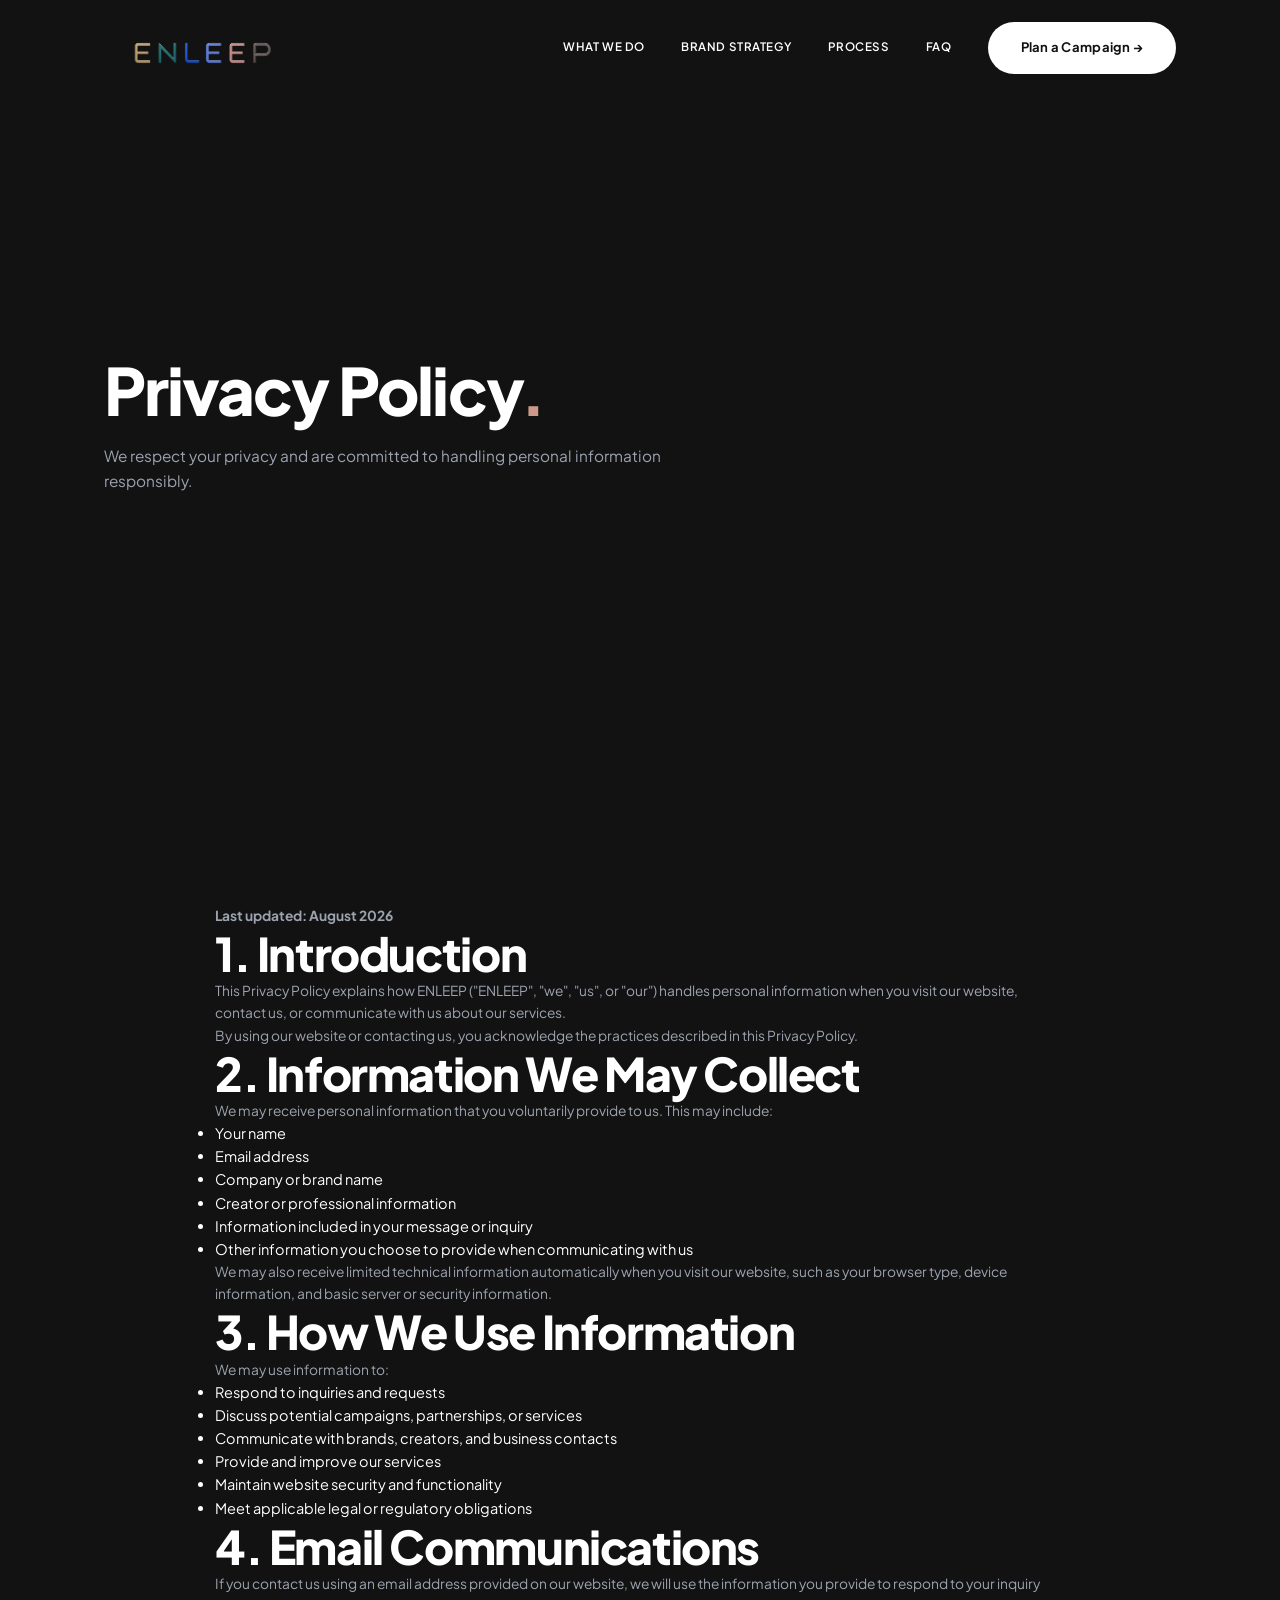
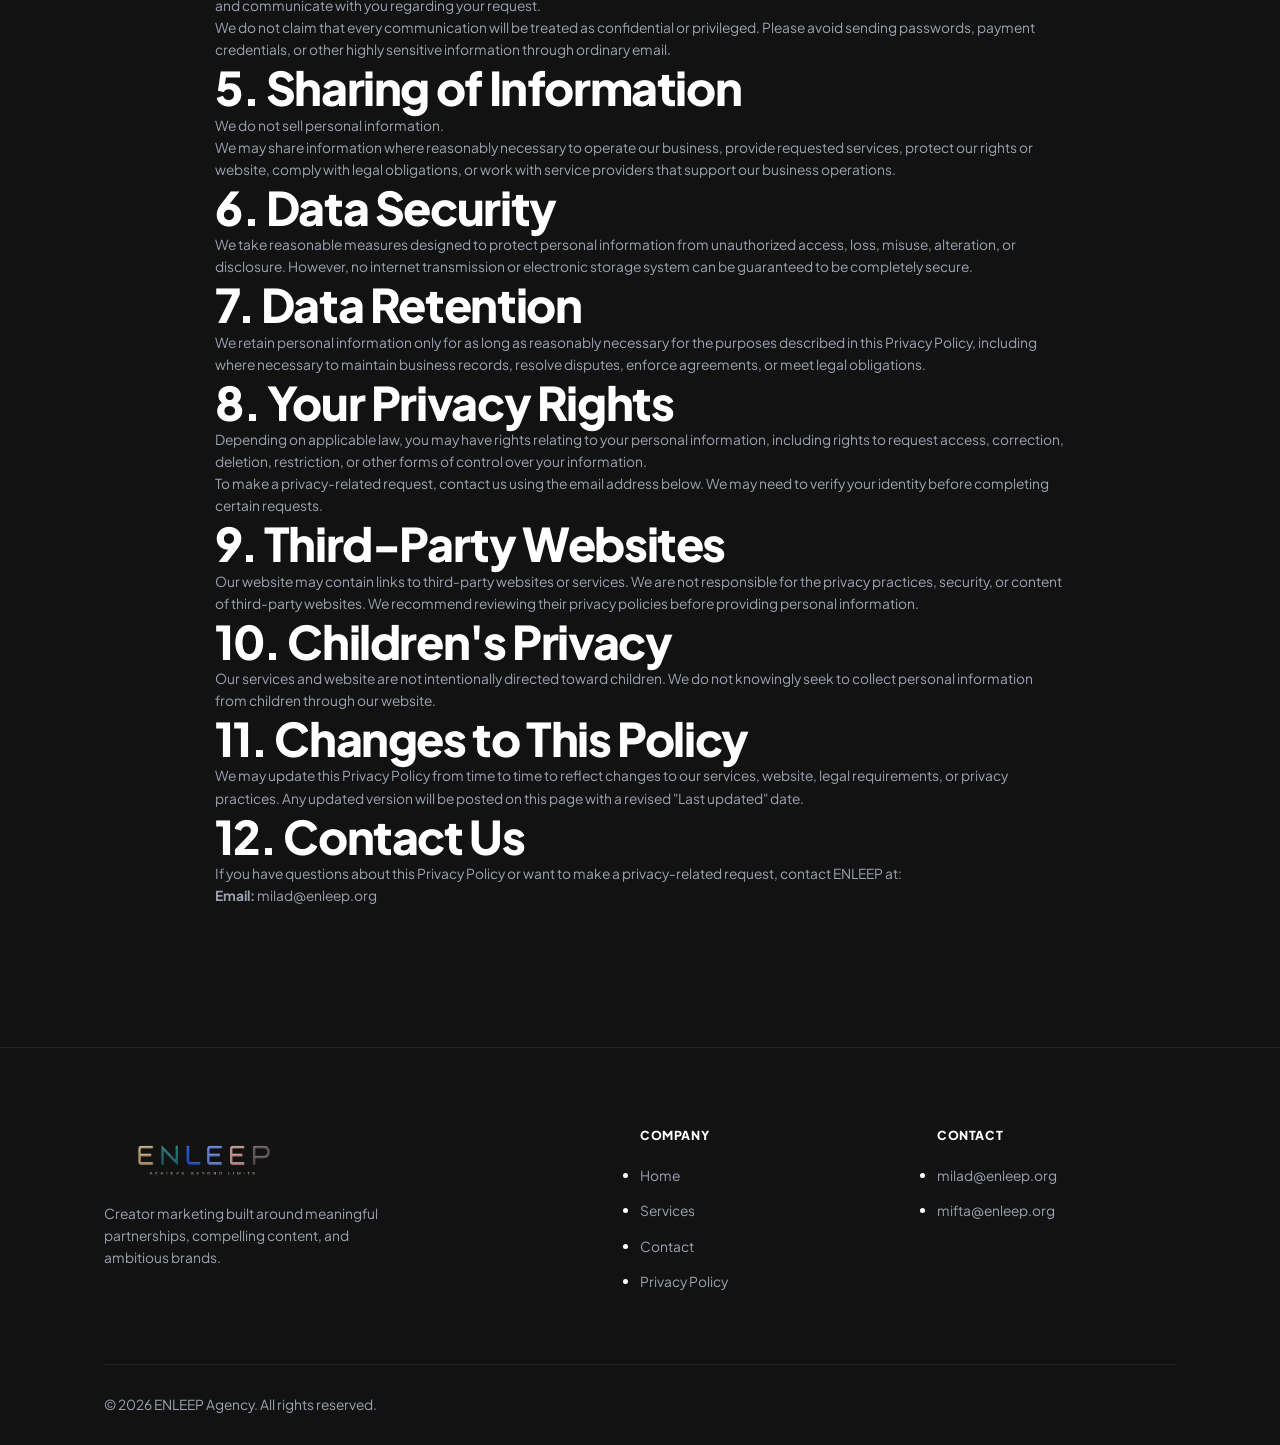
==== privacy.html @ 21f70196 "create privacy policy page" ====
<!DOCTYPE html>
<html lang="en">
<head>
    <meta charset="UTF-8">
    <meta name="viewport" content="width=device-width, initial-scale=1.0">

    <title>Privacy Policy | ENLEEP</title>

    <meta name="description" content="Read the ENLEEP Privacy Policy to understand how we collect, use, protect and handle personal information.">

    <meta name="robots" content="index, follow">

    <link rel="canonical" href="https://enleep.com/privacy.html">

    <link rel="icon" type="image/png" href="favicon.png">

    <link rel="preconnect" href="https://fonts.googleapis.com">
    <link rel="preconnect" href="https://fonts.gstatic.com" crossorigin>
    <link href="https://fonts.googleapis.com/css2?family=Plus+Jakarta+Sans:wght@300;400;500;600;700;800&display=swap" rel="stylesheet">

    <link rel="stylesheet" href="style.css">
</head>

<body>

    <header id="navbar">
        <div class="container nav-inner">
            <a href="index.html" class="logo" aria-label="Go to ENLEEP homepage">
                <img src="assets/logo-header.png" alt="ENLEEP Logo">
            </a>

            <nav class="nav-links">
                <a href="index.html#work" class="nav-item">What We Do</a>
                <a href="index.html#branding" class="nav-item">Brand Strategy</a>
                <a href="index.html#process" class="nav-item">Process</a>
                <a href="index.html#faq" class="nav-item">FAQ</a>
                <a href="index.html#contact" class="btn btn-primary">Plan a Campaign &rarr;</a>
            </nav>
        </div>
    </header>

    <main>

        <section class="hero">
            <div class="container">
                <div class="hero-content">
                    <h1>Privacy Policy<span class="text-accent-gradient">.</span></h1>
                    <p>
                        We respect your privacy and are committed to handling personal information responsibly.
                    </p>
                </div>
            </div>
        </section>

        <section>
            <div class="container">
                <div style="max-width: 850px; margin: 0 auto;">

                    <p><strong>Last updated: August 2026</strong></p>

                    <h2>1. Introduction</h2>

                    <p>
                        This Privacy Policy explains how ENLEEP ("ENLEEP", "we", "us", or "our")
                        handles personal information when you visit our website, contact us,
                        or communicate with us about our services.
                    </p>

                    <p>
                        By using our website or contacting us, you acknowledge the practices
                        described in this Privacy Policy.
                    </p>

                    <h2>2. Information We May Collect</h2>

                    <p>
                        We may receive personal information that you voluntarily provide to us.
                        This may include:
                    </p>

                    <ul>
                        <li>Your name</li>
                        <li>Email address</li>
                        <li>Company or brand name</li>
                        <li>Creator or professional information</li>
                        <li>Information included in your message or inquiry</li>
                        <li>Other information you choose to provide when communicating with us</li>
                    </ul>

                    <p>
                        We may also receive limited technical information automatically when
                        you visit our website, such as your browser type, device information,
                        and basic server or security information.
                    </p>

                    <h2>3. How We Use Information</h2>

                    <p>We may use information to:</p>

                    <ul>
                        <li>Respond to inquiries and requests</li>
                        <li>Discuss potential campaigns, partnerships, or services</li>
                        <li>Communicate with brands, creators, and business contacts</li>
                        <li>Provide and improve our services</li>
                        <li>Maintain website security and functionality</li>
                        <li>Meet applicable legal or regulatory obligations</li>
                    </ul>

                    <h2>4. Email Communications</h2>

                    <p>
                        If you contact us using an email address provided on our website,
                        we will use the information you provide to respond to your inquiry
                        and communicate with you regarding your request.
                    </p>

                    <p>
                        We do not claim that every communication will be treated as confidential
                        or privileged. Please avoid sending passwords, payment credentials,
                        or other highly sensitive information through ordinary email.
                    </p>

                    <h2>5. Sharing of Information</h2>

                    <p>
                        We do not sell personal information.
                    </p>

                    <p>
                        We may share information where reasonably necessary to operate our
                        business, provide requested services, protect our rights or website,
                        comply with legal obligations, or work with service providers that
                        support our business operations.
                    </p>

                    <h2>6. Data Security</h2>

                    <p>
                        We take reasonable measures designed to protect personal information
                        from unauthorized access, loss, misuse, alteration, or disclosure.
                        However, no internet transmission or electronic storage system can
                        be guaranteed to be completely secure.
                    </p>

                    <h2>7. Data Retention</h2>

                    <p>
                        We retain personal information only for as long as reasonably necessary
                        for the purposes described in this Privacy Policy, including where
                        necessary to maintain business records, resolve disputes, enforce
                        agreements, or meet legal obligations.
                    </p>

                    <h2>8. Your Privacy Rights</h2>

                    <p>
                        Depending on applicable law, you may have rights relating to your
                        personal information, including rights to request access, correction,
                        deletion, restriction, or other forms of control over your information.
                    </p>

                    <p>
                        To make a privacy-related request, contact us using the email address
                        below. We may need to verify your identity before completing certain
                        requests.
                    </p>

                    <h2>9. Third-Party Websites</h2>

                    <p>
                        Our website may contain links to third-party websites or services.
                        We are not responsible for the privacy practices, security, or content
                        of third-party websites. We recommend reviewing their privacy policies
                        before providing personal information.
                    </p>

                    <h2>10. Children's Privacy</h2>

                    <p>
                        Our services and website are not intentionally directed toward children.
                        We do not knowingly seek to collect personal information from children
                        through our website.
                    </p>

                    <h2>11. Changes to This Policy</h2>

                    <p>
                        We may update this Privacy Policy from time to time to reflect changes
                        to our services, website, legal requirements, or privacy practices.
                        Any updated version will be posted on this page with a revised
                        "Last updated" date.
                    </p>

                    <h2>12. Contact Us</h2>

                    <p>
                        If you have questions about this Privacy Policy or want to make a
                        privacy-related request, contact ENLEEP at:
                    </p>

                    <p>
                        <strong>Email:</strong>
                        <a href="mailto:milad@enleep.org">milad@enleep.org</a>
                    </p>

                </div>
            </div>
        </section>

    </main>

    <footer>
        <div class="container">
            <div class="footer-grid">

                <div>
                    <a href="index.html" aria-label="Go to ENLEEP homepage">
                        <img src="assets/logo-footer.png" alt="ENLEEP Logo" class="footer-logo">
                    </a>

                    <p class="footer-desc">
                        Creator marketing built around meaningful partnerships,
                        compelling content, and ambitious brands.
                    </p>
                </div>

                <div class="footer-links">
                    <h4>Company</h4>
                    <ul>
                        <li><a href="index.html">Home</a></li>
                        <li><a href="index.html#work">Services</a></li>
                        <li><a href="index.html#contact">Contact</a></li>
                        <li><a href="privacy.html">Privacy Policy</a></li>
                    </ul>
                </div>

                <div class="footer-links">
                    <h4>Contact</h4>
                    <ul>
                        <li><a href="mailto:milad@enleep.org">milad@enleep.org</a></li>
                        <li><a href="mailto:mifta@enleep.org">mifta@enleep.org</a></li>
                    </ul>
                </div>

            </div>

            <div class="footer-bottom">
                <p>&copy; 2026 ENLEEP Agency. All rights reserved.</p>
            </div>
        </div>
    </footer>

</body>
</html>
---- style.css ----
/* ==========================================
    AGENCY DESIGN SYSTEM & VARIABLES
    ========================================== */
:root {
    /* Backgrounds */
    --color-bg-main: #121212;
    --color-bg-secondary: #1A1A1A;
    --color-bg-deep: #0A0A0A;
    --color-bg-navy: #060B19;

    /* Brand Colors */
    --color-brand-gold: #C6A675;
    --color-brand-teal: #267A78;
    --color-brand-blue: #184DB3;
    --color-brand-periwinkle: #6479D1;
    --color-brand-rose: #D09492;
    --color-brand-taupe: #867D7A;

    /* Typography */
    --color-text-primary: #FFFFFF;
    --color-text-muted: #9CA3AF;
    --font-main: 'Plus Jakarta Sans', sans-serif;
    
    /* Utilities */
    --transition-fast: all 0.3s cubic-bezier(0.25, 1, 0.5, 1);
    --transition-smooth: all 0.6s cubic-bezier(0.16, 1, 0.3, 1);
    --border-light: rgba(255, 255, 255, 0.08);
    --radius-lg: 24px;
}

/* Reset & Base Setup */
* { margin: 0; padding: 0; box-sizing: border-box; }
html { scroll-behavior: smooth; font-size: 14.5px; } 

body {
    font-family: var(--font-main);
    background-color: var(--color-bg-main);
    color: var(--color-text-primary);
    line-height: 1.6;
    -webkit-font-smoothing: antialiased;
    -moz-osx-font-smoothing: grayscale;
    overflow-x: hidden;
}

/* Accessibility: Visible Focus States */
*:focus-visible {
    outline: 2px solid var(--color-brand-gold);
    outline-offset: 4px;
}

/* Ambient Orbs */
.ambient-orb {
    position: fixed;
    border-radius: 50%;
    filter: blur(120px);
    opacity: 0.22;
    z-index: -1;
    pointer-events: none;
}
.orb-1 { top: -15%; left: -10%; width: 45vw; height: 45vw; background: var(--color-brand-teal); }
.orb-2 { bottom: 5%; right: -5%; width: 40vw; height: 40vw; background: var(--color-brand-rose); }
.orb-3 { top: 35%; left: 50%; width: 35vw; height: 35vw; background: var(--color-brand-periwinkle); opacity: 0.15; transform: translate(-50%, -50%); }
.orb-4 { bottom: -10%; left: 10%; width: 30vw; height: 30vw; background: var(--color-brand-gold); opacity: 0.12; }

/* Typography */
h1, h2, h3, h4 { font-weight: 800; letter-spacing: -0.03em; line-height: 1.15; color: var(--color-text-primary); }
h1 { font-size: clamp(2.8rem, 6vw, 4.5rem); } 
h2 { font-size: clamp(2rem, 4vw, 3.2rem); } 
h3 { font-size: clamp(1.2rem, 2vw, 1.5rem); } 
h4 { font-size: 1.05rem; }
p { font-size: 0.95rem; font-weight: 400; color: var(--color-text-muted); }

.text-accent-gradient {
    background: linear-gradient(135deg, var(--color-brand-gold), var(--color-brand-rose));
    -webkit-background-clip: text; -webkit-text-fill-color: transparent;
}
.dot-teal { color: var(--color-brand-teal); }
.dot-gold { color: var(--color-brand-gold); }

/* Layout */
.container { width: 100%; max-width: 1200px; margin: 0 auto; padding: 0 5%; }
section { padding: 140px 0; position: relative; }
a { text-decoration: none; color: inherit; transition: var(--transition-fast); }

/* Buttons */
.btn-wrap { display: flex; gap: 1.2rem; flex-wrap: wrap; margin-top: 2.5rem; }
.btn {
    display: inline-flex; align-items: center; justify-content: center;
    padding: 1rem 2.2rem; font-weight: 700; font-size: 0.9rem; letter-spacing: 0.02em;
    border-radius: 100px; cursor: pointer; transition: var(--transition-smooth);
    text-align: center; border: 1px solid transparent;
}
.btn-primary { background-color: var(--color-text-primary); color: var(--color-bg-main); }
.btn-primary:hover { transform: translateY(-3px); box-shadow: 0 10px 20px rgba(255,255,255,0.15); background-color: var(--color-brand-gold); color: #fff; }

.btn-outline { background-color: transparent; color: var(--color-text-primary); border-color: var(--border-light); backdrop-filter: blur(10px); }
.btn-outline:hover { border-color: var(--color-brand-teal); color: var(--color-brand-teal); background-color: rgba(38,122,120,0.05); transform: translateY(-3px); }

.btn-subtle { background-color: transparent; color: var(--color-text-primary); opacity: 0.7; padding: 1rem 1.5rem; }
.btn-subtle:hover { opacity: 1; transform: translateY(-3px); background-color: rgba(255,255,255,0.03); border-radius: 100px; }

/* Scroll Animations */
.fade-up { opacity: 0; transform: translateY(30px); transition: var(--transition-smooth); }
.fade-up.in-view { opacity: 1; transform: translateY(0); }
.delay-1 { transition-delay: 0.1s; }
.delay-2 { transition-delay: 0.2s; }
.delay-3 { transition-delay: 0.3s; }

/* ==========================================
    HEADER & NAVIGATION
    ========================================== */
header { position: fixed; top: 0; width: 100%; z-index: 100; padding: 1.5rem 0; transition: var(--transition-smooth); }
header.scrolled { padding: 1rem 0; background: rgba(18,18,18,0.9); backdrop-filter: blur(20px); border-bottom: 1px solid var(--border-light); }
.nav-inner { display: flex; justify-content: space-between; align-items: center; }

/* LOGO SIZING (UPDATED) */
.logo img { width: 200px; height: auto; transition: var(--transition-fast); display: block; }
.logo:hover img { opacity: 0.7; }

.nav-links { display: flex; gap: 2.5rem; align-items: center; }
.nav-links a.nav-item { font-size: 0.8rem; font-weight: 600; text-transform: uppercase; letter-spacing: 0.05em; color: var(--color-text-primary); position: relative; }
.nav-links a.nav-item::after { content: ''; position: absolute; bottom: -4px; left: 0; width: 0; height: 1px; background: var(--color-brand-gold); transition: var(--transition-smooth); }
.nav-links a.nav-item:hover::after { width: 100%; }

.nav-cta { padding: 0.75rem 1.5rem; font-size: 0.8rem; }
.menu-btn { display: none; background: none; border: none; color: #fff; font-size: 1.8rem; cursor: pointer; padding: 0.5rem; }

/* ==========================================
    HERO
    ========================================== */
.hero { min-height: 85vh; display: flex; align-items: center; padding-top: 140px; padding-bottom: 60px; }
.hero-content { max-width: 850px; }
.hero h1 { margin-bottom: 1.2rem; }
.hero p { font-size: clamp(1.05rem, 1.2vw, 1.2rem); max-width: 600px; color: var(--color-text-muted); }

/* ==========================================
    STRATEGY SECTION
    ========================================== */
.strategy-section {
    padding: 120px 0;
    margin: 0 5% 60px;
    background-color: var(--color-bg-navy);
    background-image: 
        radial-gradient(circle at 100% 0%, rgba(24, 77, 179, 0.12) 0%, transparent 60%),
        radial-gradient(circle at 0% 100%, rgba(100, 121, 209, 0.08) 0%, transparent 60%);
    border-radius: var(--radius-lg);
    border: 1px solid rgba(100, 121, 209, 0.15);
    text-align: center;
}
.strategy-content { max-width: 900px; margin: 0 auto; padding: 0 2rem; }
.strategy-content h2 {
    font-size: clamp(2.5rem, 5vw, 4.5rem);
    color: var(--color-brand-gold);
    text-transform: uppercase;
    line-height: 1.1;
    margin-bottom: 1.5rem;
}
.strategy-subtitle {
    font-size: clamp(1.1rem, 2vw, 1.4rem);
    color: var(--color-text-primary);
    font-weight: 500;
    margin-bottom: 1.5rem;
    line-height: 1.5;
}
.strategy-content p { font-size: 1rem; color: var(--color-text-muted); max-width: 650px; margin: 0 auto; }

/* ==========================================
    WHAT WE DO
    ========================================== */
.service-rows { margin-top: 3rem; border-top: 1px solid var(--border-light); }
.service-row { display: grid; grid-template-columns: 60px 1fr 2fr; align-items: center; padding: 2rem 1rem; border-bottom: 1px solid var(--border-light); cursor: pointer; transition: var(--transition-smooth); }

.service-row:nth-child(1):hover { background-color: var(--color-brand-teal); padding-left: 2rem; border-bottom-color: transparent; }
.service-row:nth-child(2):hover { background-color: var(--color-brand-blue); padding-left: 2rem; border-bottom-color: transparent; }
.service-row:nth-child(3):hover { background-color: var(--color-brand-periwinkle); padding-left: 2rem; border-bottom-color: transparent; }
.service-row:nth-child(4):hover { background-color: var(--color-brand-rose); padding-left: 2rem; border-bottom-color: transparent; }

.service-row:hover * { color: #fff; }
.s-num { font-size: 0.9rem; font-weight: 500; color: var(--color-text-muted); transition: var(--transition-fast); }
.s-title { font-size: clamp(1.2rem, 2vw, 1.5rem); font-weight: 700; transition: var(--transition-fast); margin: 0; }
.s-desc { font-size: 0.95rem; color: var(--color-text-muted); transition: var(--transition-fast); justify-self: end; text-align: right; max-width: 300px; margin: 0; }

/* ==========================================
    BRAND STRATEGY
    ========================================== */
.editorial-grid { display: grid; grid-template-columns: repeat(auto-fit, minmax(260px, 1fr)); gap: 1.5rem; margin-top: 4rem; }
.ed-card { padding: 3rem 2.5rem; border: 1px solid var(--border-light); border-radius: var(--radius-lg); background: var(--color-bg-secondary); transition: var(--transition-smooth); }

.ed-card:nth-child(1):hover { border-color: var(--color-brand-teal); transform: translateY(-5px); background: rgba(38,122,120,0.05); }
.ed-card:nth-child(2):hover { border-color: var(--color-brand-gold); transform: translateY(-5px); background: rgba(198,166,117,0.05); }
.ed-card:nth-child(3):hover { border-color: var(--color-brand-periwinkle); transform: translateY(-5px); background: rgba(100,121,209,0.05); }
.ed-card:nth-child(4):hover { border-color: var(--color-brand-rose); transform: translateY(-5px); background: rgba(208,148,146,0.05); }

.ed-number { font-size: 0.75rem; font-weight: 700; letter-spacing: 0.05em; text-transform: uppercase; margin-bottom: 2rem; display: block; }
.ed-card:nth-child(1) .ed-number { color: var(--color-brand-teal); }
.ed-card:nth-child(2) .ed-number { color: var(--color-brand-gold); }
.ed-card:nth-child(3) .ed-number { color: var(--color-brand-periwinkle); }
.ed-card:nth-child(4) .ed-number { color: var(--color-brand-rose); }

.ed-card h3 { margin-bottom: 0.8rem; }

/* ==========================================
    HOW WE WORK (Connected Journey)
    ========================================== */
.process-grid { 
    display: grid; 
    grid-template-columns: repeat(4, 1fr); 
    gap: 2rem; 
    margin-top: 5rem; 
}
.step { 
    padding-top: 2rem; 
    position: relative; 
    transition: var(--transition-smooth);
}
.step::before {
    content: ''; position: absolute; top: 0; left: 0; right: 0; height: 1px;
    background: var(--border-light); transition: var(--transition-smooth);
}
.step::after {
    content: ''; position: absolute; top: -4px; left: 0; width: 9px; height: 9px;
    border-radius: 50%; background: var(--color-text-muted); transition: var(--transition-smooth);
}
.step:hover::before { background: var(--color-brand-gold); }
.step:hover::after { background: var(--color-brand-gold); box-shadow: 0 0 12px rgba(198, 166, 117, 0.6); }

.step-num { 
    font-size: 2.5rem; font-weight: 800; color: transparent; 
    -webkit-text-stroke: 1px var(--color-text-muted); opacity: 0.5; 
    line-height: 1; margin-bottom: 1.2rem; display: block; 
    transition: var(--transition-smooth);
}
.step:hover .step-num { -webkit-text-stroke: 1px var(--color-brand-gold); opacity: 1; }
.step h3 { font-size: 1.25rem; margin-bottom: 0.5rem; color: var(--color-text-primary); }

/* ==========================================
    WHY ENLEEP
    ========================================== */
.why-section { 
    background-color: var(--color-bg-secondary); 
    border-radius: var(--radius-lg); 
    padding: 7rem 5%; 
    margin: 0 2%; 
    border: 1px solid var(--border-light); 
    text-align: center;
}
.why-header { max-width: 800px; margin: 0 auto; }
.why-header h2 { margin-bottom: 1rem; }
.why-header p { font-size: 1.15rem; font-weight: 500; color: var(--color-text-primary); }

.why-grid { 
    display: grid; grid-template-columns: repeat(3, 1fr); gap: 2rem; 
    margin-top: 4rem; text-align: left;
}
.why-card { 
    background-color: var(--color-bg-main); 
    padding: 3.5rem 2.5rem; 
    border-radius: var(--radius-lg); 
    border: 1px solid var(--border-light); 
    transition: var(--transition-smooth);
    display: flex; flex-direction: column;
}
.why-card:nth-child(1):hover { border-color: var(--color-brand-rose); transform: translateY(-5px); box-shadow: 0 10px 30px rgba(208, 148, 146, 0.05); }
.why-card:nth-child(2):hover { border-color: var(--color-brand-periwinkle); transform: translateY(-5px); box-shadow: 0 10px 30px rgba(100, 121, 209, 0.05); }
.why-card:nth-child(3):hover { border-color: var(--color-brand-teal); transform: translateY(-5px); box-shadow: 0 10px 30px rgba(38, 122, 120, 0.05); }

.why-card-num { font-size: 0.75rem; font-weight: 700; letter-spacing: 0.05em; color: var(--color-text-muted); margin-bottom: 1.5rem; display: block; }
.why-card h4 { font-size: 1.2rem; margin-bottom: 1rem; color: var(--color-text-primary); }

.why-footer { margin-top: 4rem; font-size: 1rem; font-weight: 600; color: var(--color-brand-gold); letter-spacing: 0.02em; }

/* ==========================================
    FAQ SECTION
    ========================================== */
.faq-container { max-width: 800px; margin: 4rem auto 0; border-top: 1px solid var(--border-light); }

.faq-item { border-bottom: 1px solid var(--border-light); transition: var(--transition-fast); }
.faq-question {
    width: 100%; text-align: left; background: none; border: none; font-family: inherit;
    font-size: 1.1rem; font-weight: 600; color: var(--color-text-primary);
    display: flex; justify-content: space-between; align-items: center;
    cursor: pointer; padding: 1.5rem 0; margin: 0; transition: var(--transition-fast);
}
.faq-question:hover { color: var(--color-brand-gold); }

.faq-icon {
    position: relative; width: 1.5rem; height: 1.5rem; display: flex; align-items: center; justify-content: center;
    color: var(--color-brand-teal); font-size: 1.5rem; font-weight: 300; flex-shrink: 0; margin-left: 1rem;
}
.faq-icon::before { content: '+'; position: absolute; }
.faq-question[aria-expanded="true"] .faq-icon::before { content: '−'; }

.faq-answer-wrapper {
    display: grid; grid-template-rows: 0fr; transition: grid-template-rows 0.4s cubic-bezier(0.16, 1, 0.3, 1);
}
.faq-question[aria-expanded="true"] + .faq-answer-wrapper { grid-template-rows: 1fr; }
.faq-answer { overflow: hidden; }
.faq-answer p { margin-top: 0; margin-bottom: 1.5rem; font-size: 0.95rem; color: var(--color-text-muted); line-height: 1.6; padding-right: 2rem; }

/* ==========================================
    DUAL CTA SECTION (Brands & Creators)
    ========================================== */
.cta-section { 
    padding: 160px 0; 
    background-color: var(--color-bg-navy);
    background-image: radial-gradient(circle at 50% 0%, rgba(24, 77, 179, 0.1) 0%, transparent 60%);
    border-top: 1px solid rgba(100, 121, 209, 0.15);
}
.cta-header { text-align: center; max-width: 800px; margin: 0 auto 4rem; }

.dual-contact { display: grid; grid-template-columns: repeat(auto-fit, minmax(300px, 1fr)); gap: 2rem; }
.contact-card { padding: 3.5rem 2.5rem; border-radius: var(--radius-lg); transition: var(--transition-smooth); display: flex; flex-direction: column; justify-content: space-between; }

/* Primary Card (Brands) */
.contact-card.primary-card {
    background: linear-gradient(145deg, rgba(24, 77, 179, 0.08) 0%, rgba(10, 10, 10, 0.4) 100%);
    border: 1px solid rgba(100, 121, 209, 0.3);
    box-shadow: 0 20px 50px rgba(0,0,0,0.3);
}
.contact-card.primary-card:hover {
    border-color: var(--color-brand-periwinkle);
    background: linear-gradient(145deg, rgba(24, 77, 179, 0.15) 0%, rgba(10, 10, 10, 0.4) 100%);
    transform: translateY(-5px);
}
.contact-card.primary-card .btn-primary { background-color: var(--color-brand-periwinkle); color: #fff; }
.contact-card.primary-card .btn-primary:hover { background-color: var(--color-brand-blue); }

/* Secondary Card (Creators) */
.contact-card.secondary-card {
    background: rgba(255,255,255,0.02);
    border: 1px solid var(--border-light);
}
.contact-card.secondary-card:hover {
    border-color: rgba(208, 148, 146, 0.4);
    background: rgba(208, 148, 146, 0.05);
    transform: translateY(-5px);
}
.contact-card.secondary-card .btn-outline { border-color: rgba(255,255,255,0.2); }
.contact-card.secondary-card .btn-outline:hover { border-color: var(--color-brand-rose); color: var(--color-brand-rose); }

.eyebrow { display: block; font-size: 0.75rem; font-weight: 700; text-transform: uppercase; letter-spacing: 0.1em; color: var(--color-text-muted); margin-bottom: 1rem; }
.contact-card h3 { font-size: 1.8rem; margin-bottom: 0.8rem; }
.contact-card p { margin-bottom: 2.5rem; min-height: 60px; }

/* ==========================================
    FOOTER
    ========================================== */
footer { padding: 80px 0 0; background-color: var(--color-bg-main); border-top: 1px solid var(--border-light); }
.footer-grid { display: grid; grid-template-columns: 2fr 1fr 1fr; gap: 4rem; margin-bottom: 4rem; }

/* LOGO SIZING (UPDATED) */
.footer-logo { width: 200px; height: auto; margin-bottom: 1.5rem; display: block; }
.footer-desc { color: var(--color-text-muted); max-width: 280px; font-size: 0.95rem; line-height: 1.6; }

.footer-links h4 { font-size: 0.85rem; letter-spacing: 0.05em; text-transform: uppercase; margin-bottom: 1.5rem; color: var(--color-text-primary); }
.footer-links ul li { margin-bottom: 0.85rem; }
.footer-links a { font-size: 0.95rem; color: var(--color-text-muted); transition: var(--transition-fast); }
.footer-links a:hover { color: var(--color-brand-gold); }

/* Premium Brand Statement */
.footer-statement { text-align: center; padding: 4rem 0; border-top: 1px solid var(--border-light); margin-top: 2rem; }
.statement-title { display: block; font-size: 0.8rem; font-weight: 700; letter-spacing: 0.2em; color: var(--color-brand-teal); margin-bottom: 0.8rem; text-transform: uppercase; }
.footer-statement p { font-size: 1.15rem; color: var(--color-text-primary); font-weight: 400; margin: 0; }

.footer-bottom { border-top: 1px solid var(--border-light); padding: 2rem 0; display: flex; justify-content: space-between; align-items: center; color: var(--color-text-muted); font-size: 0.8rem; }
.footer-bottom a { transition: var(--transition-fast); }
.footer-bottom a:hover { color: var(--color-brand-gold); }

/* ==========================================
    RESPONSIVE DESIGN (INCLUDING NEW LOGO RULES)
    ========================================== */
@media (max-width: 1024px) {
    .logo img { width: 185px; } 
    .footer-logo { width: 180px; }
    .service-row { grid-template-columns: 40px 1fr; gap: 1rem; }
    .s-desc { display: none; }
    .process-grid { grid-template-columns: repeat(2, 1fr); gap: 3rem 2rem; }
    .why-grid { grid-template-columns: repeat(2, 1fr); gap: 2rem; }
    .footer-grid { gap: 2rem; }
}

@media (max-width: 768px) {
    .logo img { width: 160px; }
    .footer-logo { width: 165px; }
    section { padding: 80px 0; }
    .nav-links { display: none; position: absolute; top: 100%; left: 0; width: 100%; background: var(--color-bg-secondary); flex-direction: column; padding: 2rem; border-bottom: 1px solid var(--border-light); }
    .nav-links.active { display: flex; }
    .menu-btn { display: block; }
    
    .hero { padding-top: 120px; min-height: auto; text-align: center; }
    .hero-content { margin: 0 auto; }
    .hero p { margin: 0 auto; }
    .hero .btn-wrap { justify-content: center; }
    
    .strategy-section { padding: 60px 5%; margin: 20px 0 40px; border-radius: 0; border-left: none; border-right: none; }
    
    .process-grid { grid-template-columns: 1fr; gap: 2.5rem; }
    .step::after { left: 0; } /* Segmented timeline stacking for mobile */
    
    .why-section { padding: 4rem 5%; margin: 0; border-radius: 0; border-left: none; border-right: none; }
    .why-grid { grid-template-columns: 1fr; gap: 2rem; }
    
    .contact-card { padding: 2.5rem 1.5rem; }
    
    .footer-grid { grid-template-columns: 1fr; gap: 3rem; margin-bottom: 2rem; }
    .footer-statement { padding: 3rem 5%; }
    .footer-bottom { flex-direction: column; gap: 1rem; text-align: center; }
}
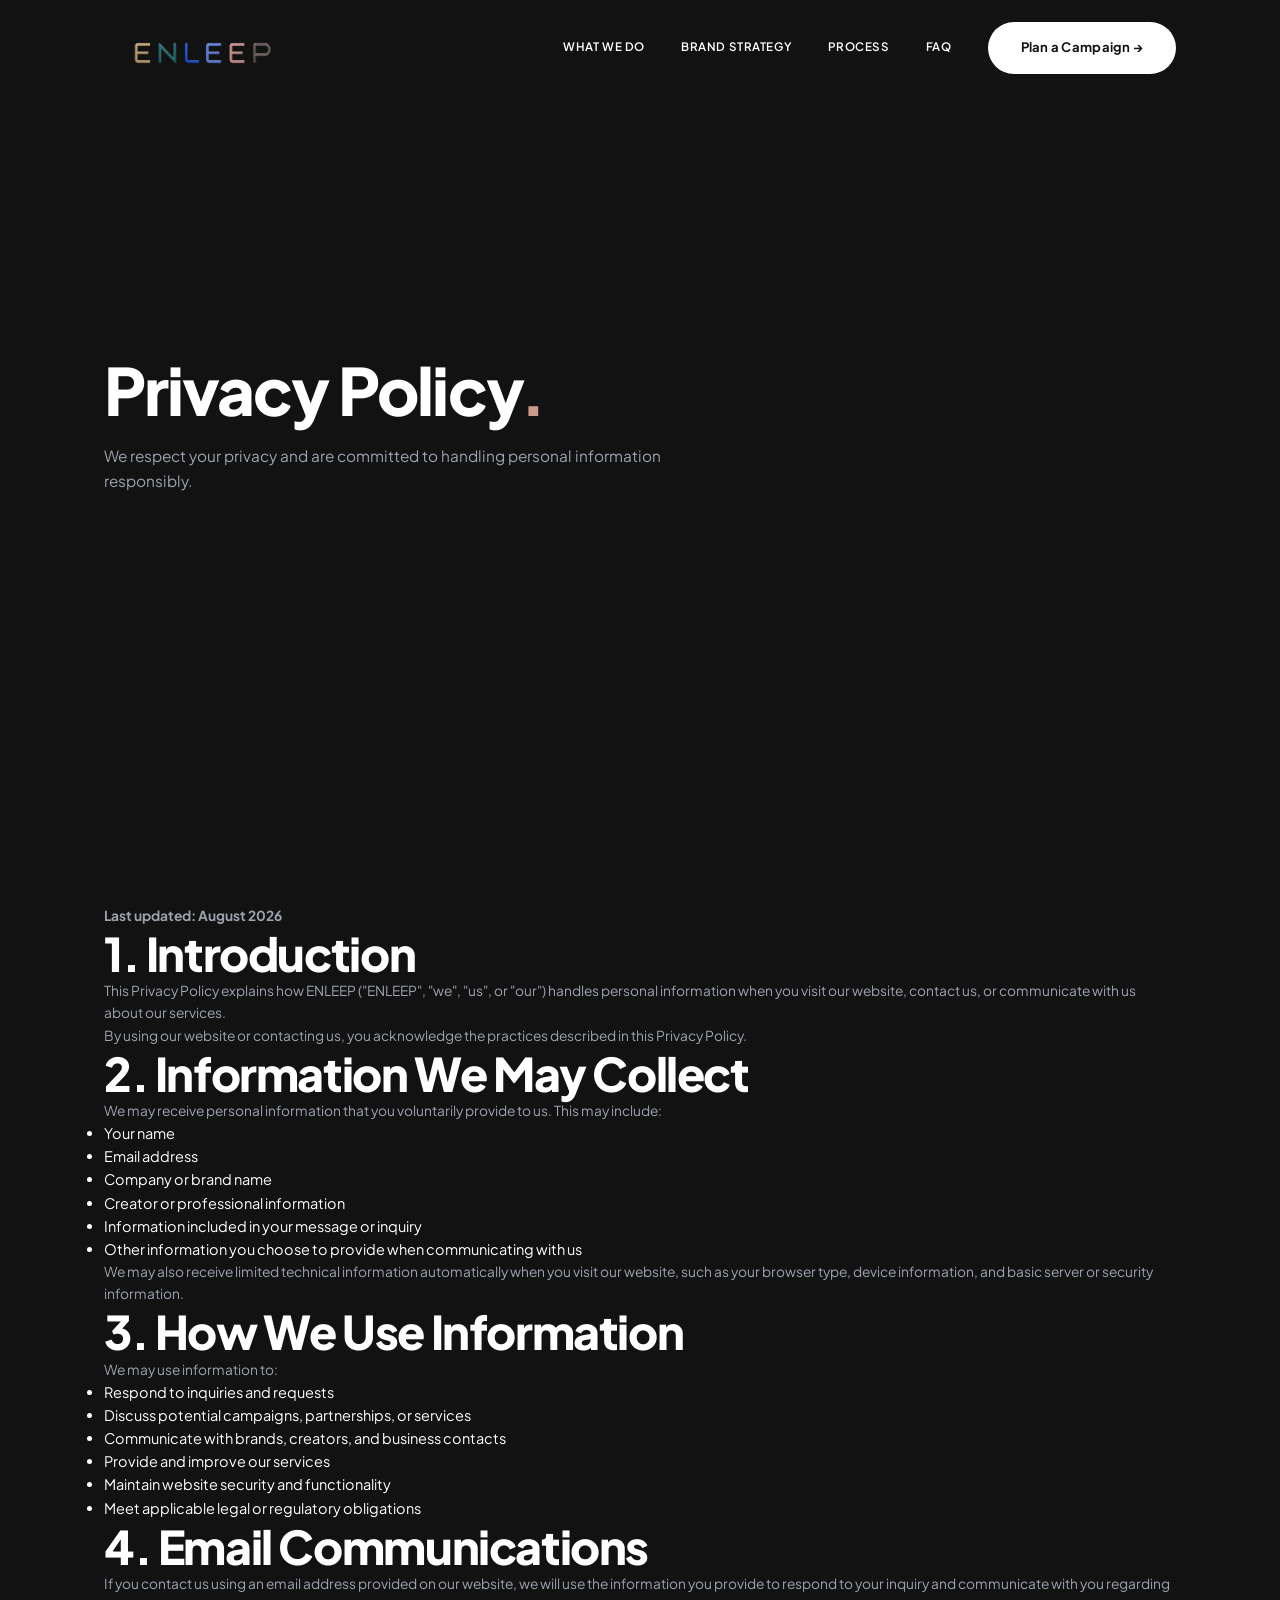
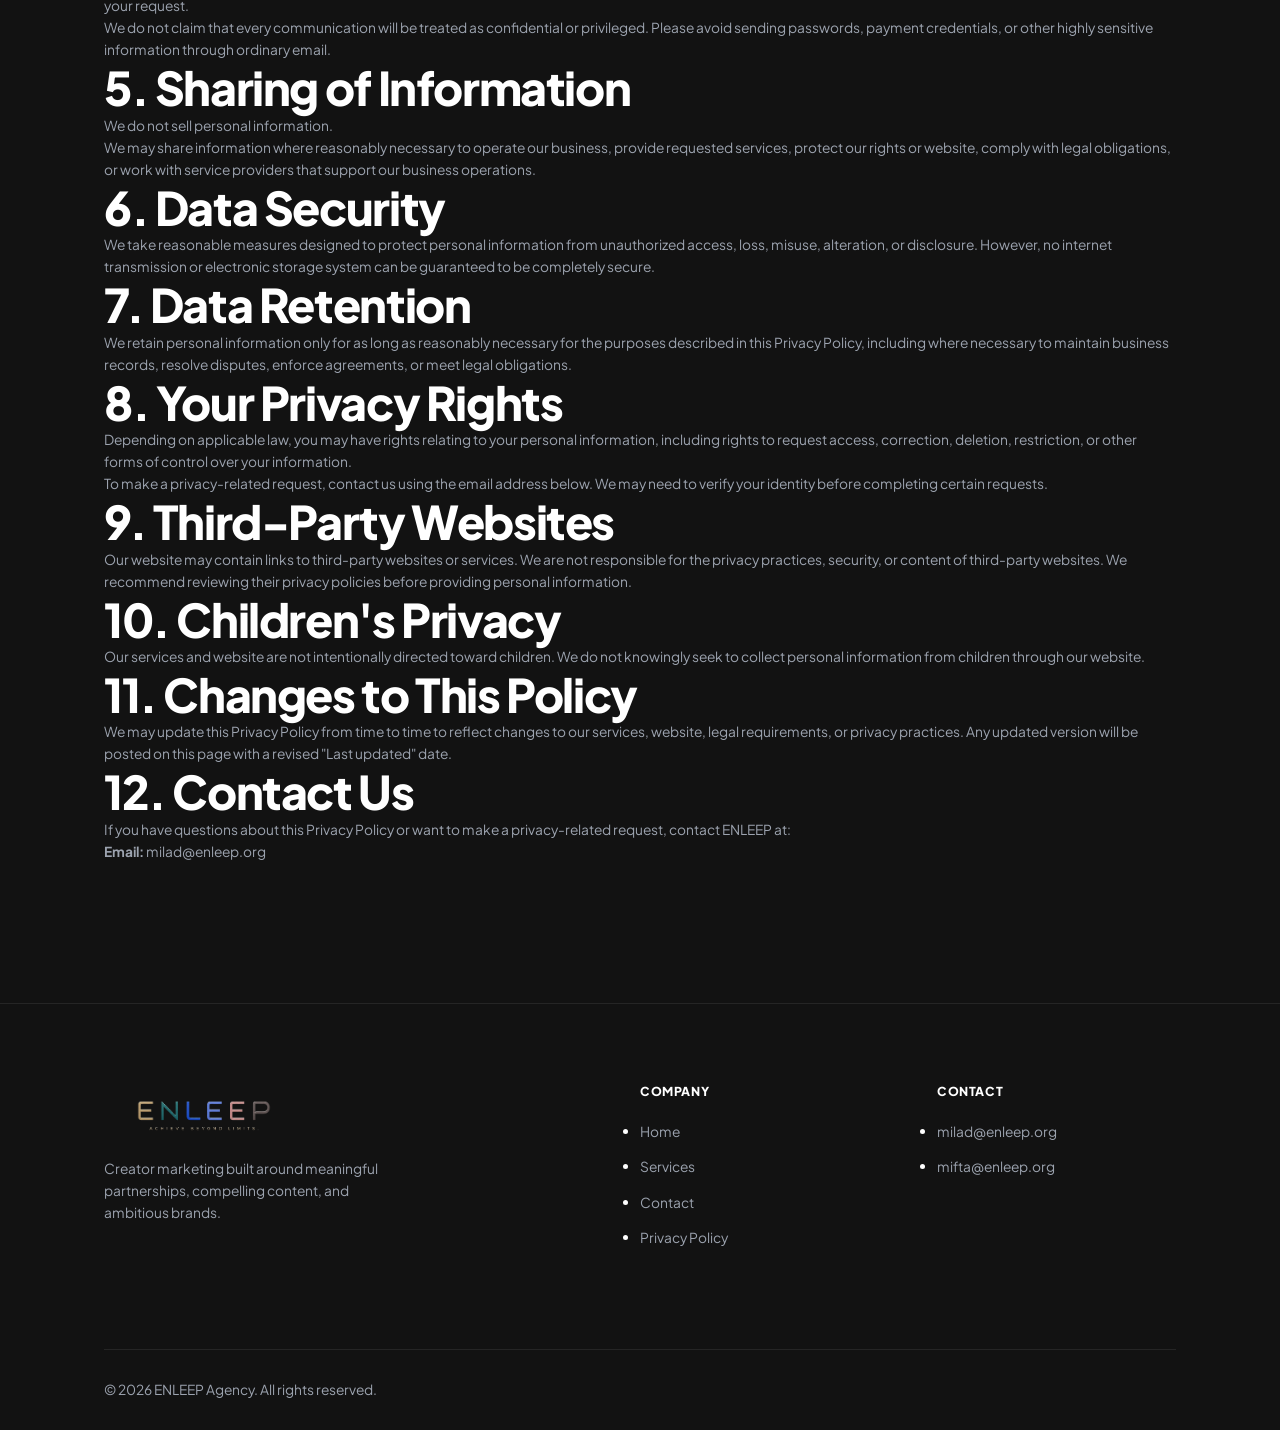
==== commit f5bac77e: "Update privacy.html" ====
--- a/privacy.html
+++ b/privacy.html
@@ -54,8 +54,7 @@
 
         <section>
             <div class="container">
-                <div style="max-width: 850px; margin: 0 auto;">
-
+                <div class="legal-content">
                     <p><strong>Last updated: August 2026</strong></p>
 
                     <h2>1. Introduction</h2>
--- a/style.css
+++ b/style.css
@@ -109,12 +109,24 @@
 /* ==========================================
     HEADER & NAVIGATION
     ========================================== */
-header { position: fixed; top: 0; width: 100%; z-index: 100; padding: 1.5rem 0; transition: var(--transition-smooth); }
+header {
+    position: fixed;
+    top: 0;
+    width: 100%;
+    z-index: 100;
+    padding: 1.5rem 0;
+    transition: var(--transition-smooth);
+}
 header.scrolled { padding: 1rem 0; background: rgba(18,18,18,0.9); backdrop-filter: blur(20px); border-bottom: 1px solid var(--border-light); }
 .nav-inner { display: flex; justify-content: space-between; align-items: center; }
 
 /* LOGO SIZING (UPDATED) */
-.logo img { width: 200px; height: auto; transition: var(--transition-fast); display: block; }
+.logo img {
+    width: 200px;
+    height: auto;
+    transition: opacity 0.3s ease;
+    display: block;
+}
 .logo:hover img { opacity: 0.7; }
 
 .nav-links { display: flex; gap: 2.5rem; align-items: center; }
@@ -346,10 +358,21 @@
     FOOTER
     ========================================== */
 footer { padding: 80px 0 0; background-color: var(--color-bg-main); border-top: 1px solid var(--border-light); }
-.footer-grid { display: grid; grid-template-columns: 2fr 1fr 1fr; gap: 4rem; margin-bottom: 4rem; }
+.footer-grid {
+    display: grid;
+    grid-template-columns: 2fr 1fr 1fr;
+    gap: 4rem;
+    margin-bottom: 6rem;
+}
 
 /* LOGO SIZING (UPDATED) */
-.footer-logo { width: 200px; height: auto; margin-bottom: 1.5rem; display: block; }
+.footer-logo {
+    width: 200px;
+    height: auto;
+    aspect-ratio: 350 / 92;
+    margin-bottom: 1.5rem;
+    display: block;
+}
 .footer-desc { color: var(--color-text-muted); max-width: 280px; font-size: 0.95rem; line-height: 1.6; }
 
 .footer-links h4 { font-size: 0.85rem; letter-spacing: 0.05em; text-transform: uppercase; margin-bottom: 1.5rem; color: var(--color-text-primary); }
@@ -359,7 +382,7 @@
 
 /* Premium Brand Statement */
 .footer-statement { text-align: center; padding: 4rem 0; border-top: 1px solid var(--border-light); margin-top: 2rem; }
-.statement-title { display: block; font-size: 0.8rem; font-weight: 700; letter-spacing: 0.2em; color: var(--color-brand-teal); margin-bottom: 0.8rem; text-transform: uppercase; }
+.statement-title { display: block; font-size: 0.8rem; font-weight: 700; letter-spacing: 0.2em; color: var(--color-text-primary); margin-bottom: 0.8rem; text-transform: uppercase; }
 .footer-statement p { font-size: 1.15rem; color: var(--color-text-primary); font-weight: 400; margin: 0; }
 
 .footer-bottom { border-top: 1px solid var(--border-light); padding: 2rem 0; display: flex; justify-content: space-between; align-items: center; color: var(--color-text-muted); font-size: 0.8rem; }
@@ -405,4 +428,4 @@
     .footer-grid { grid-template-columns: 1fr; gap: 3rem; margin-bottom: 2rem; }
     .footer-statement { padding: 3rem 5%; }
     .footer-bottom { flex-direction: column; gap: 1rem; text-align: center; }
-}+}
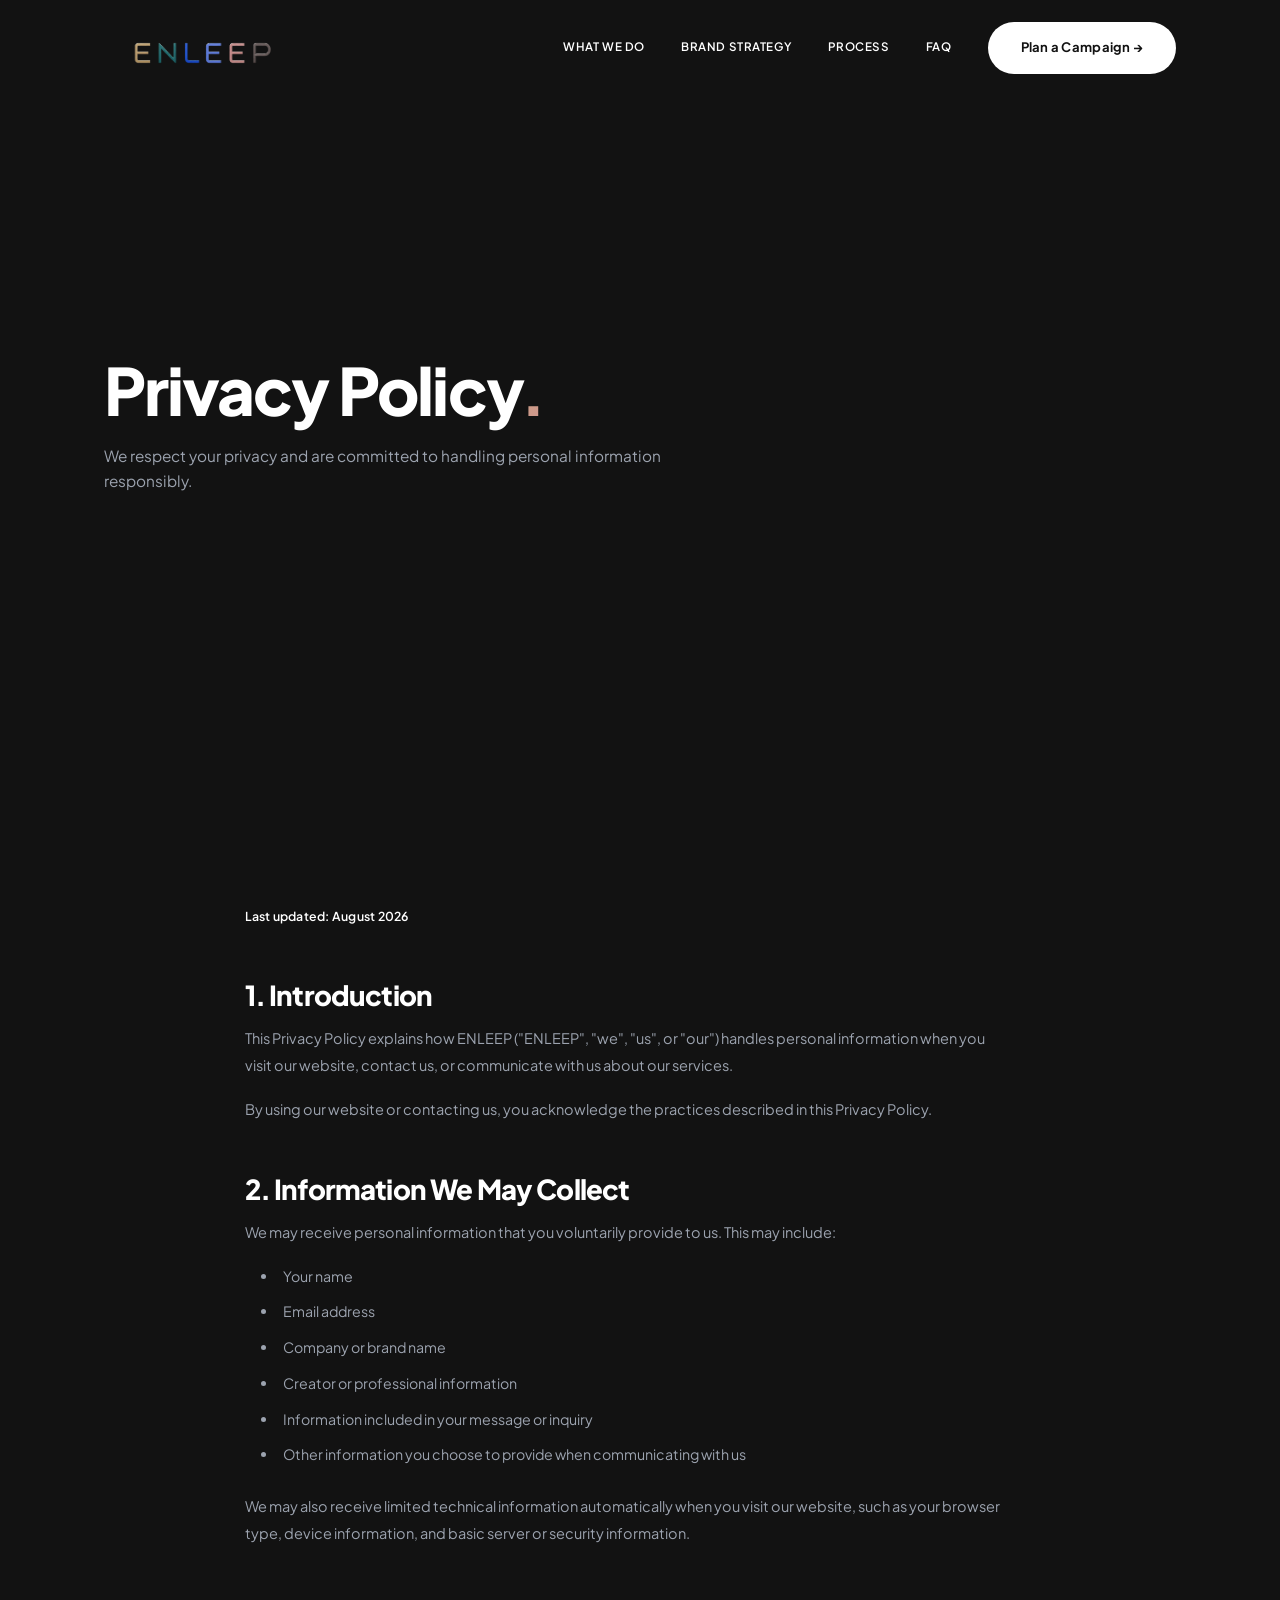
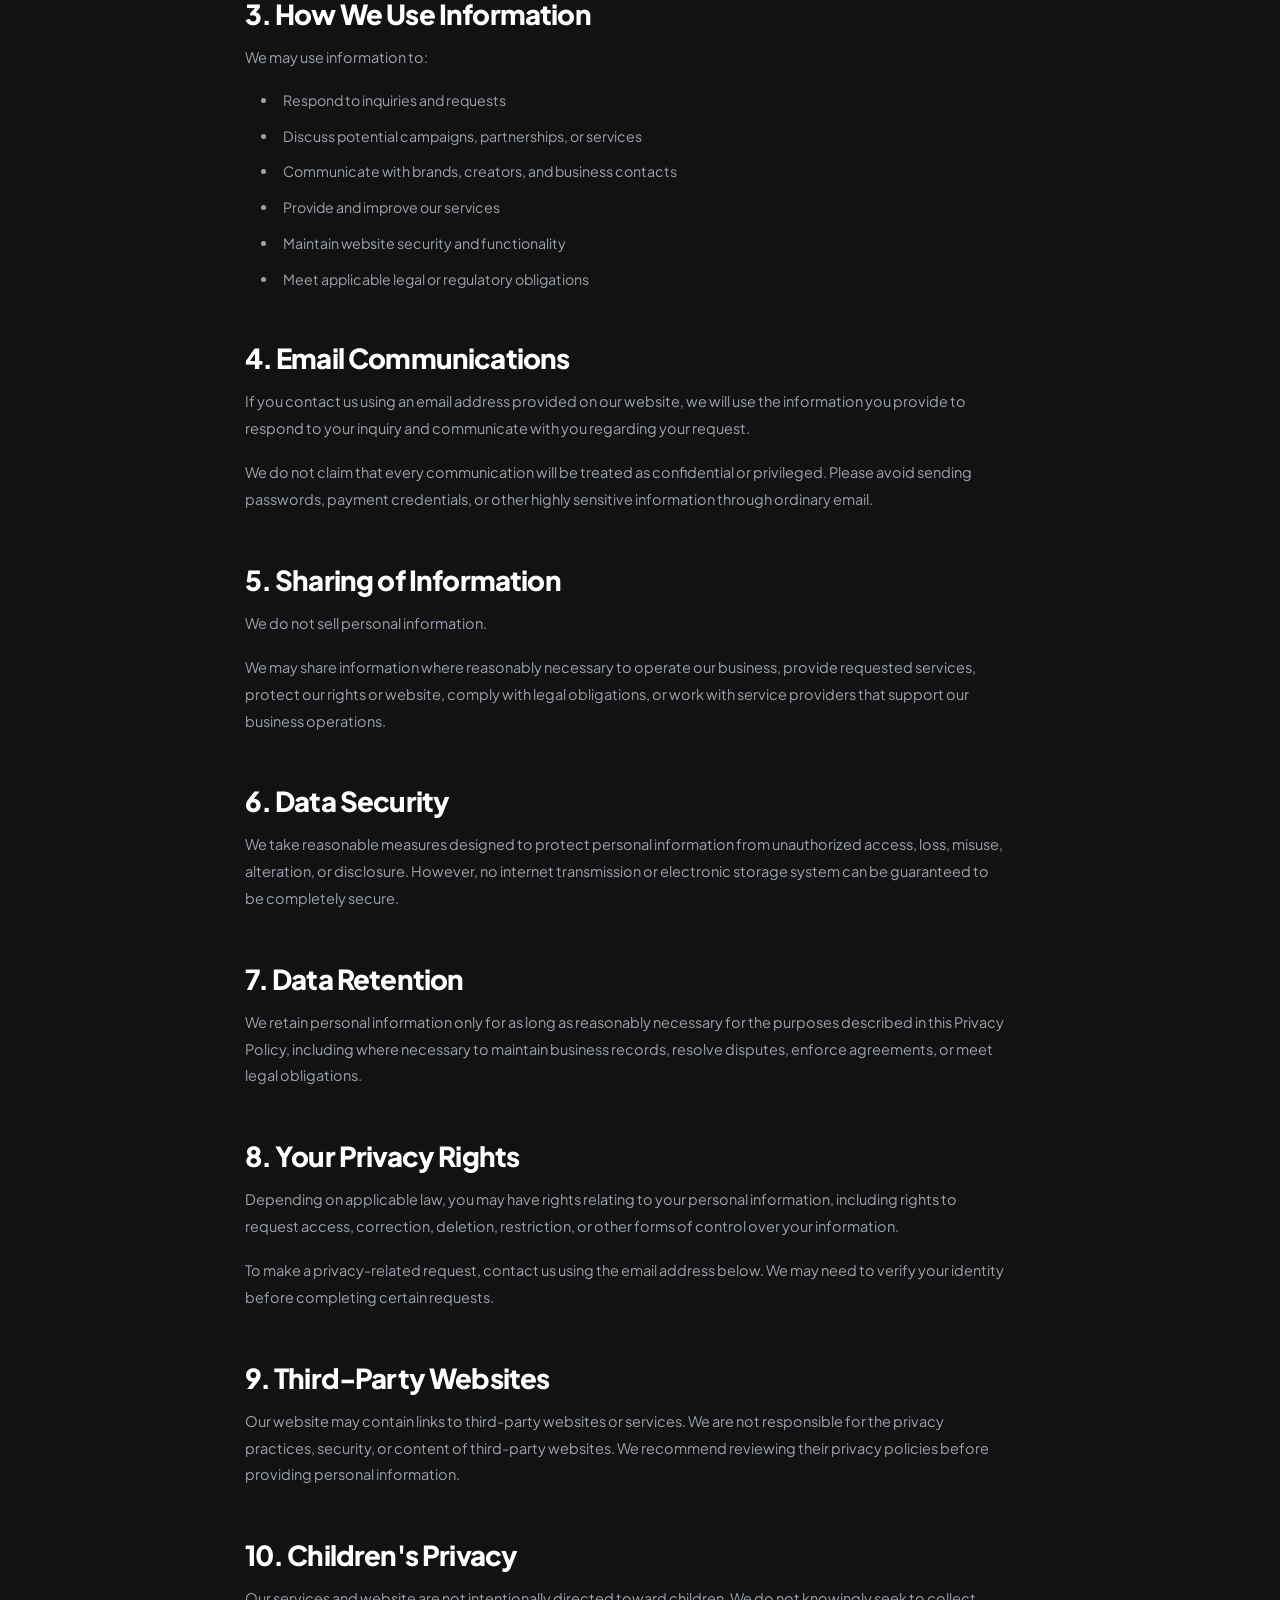
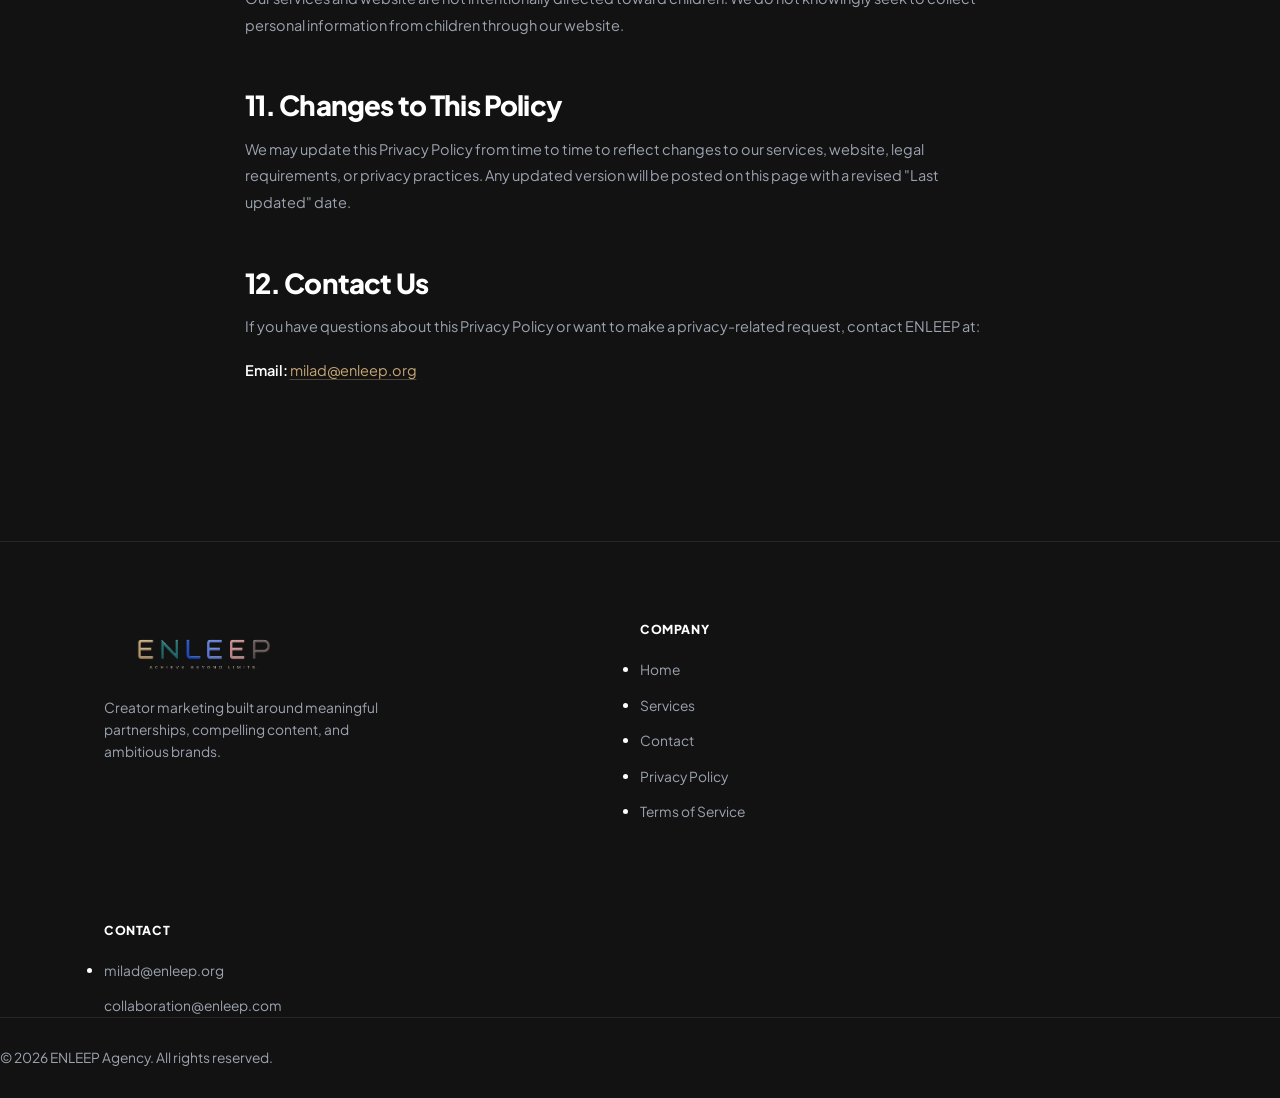
==== commit 7d152623: "Update privacy.html" ====
--- a/privacy.html
+++ b/privacy.html
@@ -224,12 +224,15 @@
                 </div>
 
                 <div class="footer-links">
-                    <h4>Company</h4>
-                    <ul>
-                        <li><a href="index.html">Home</a></li>
-                        <li><a href="index.html#work">Services</a></li>
-                        <li><a href="index.html#contact">Contact</a></li>
-                        <li><a href="privacy.html">Privacy Policy</a></li>
+    <h4>Company</h4>
+    <ul>
+        <li><a href="index.html">Home</a></li>
+        <li><a href="index.html#work">Services</a></li>
+        <li><a href="index.html#contact">Contact</a></li>
+        <li><a href="privacy.html">Privacy Policy</a></li>
+        <li><a href="terms.html">Terms of Service</a></li>
+    </ul>
+</div>
                     </ul>
                 </div>
 
@@ -237,7 +240,7 @@
                     <h4>Contact</h4>
                     <ul>
                         <li><a href="mailto:milad@enleep.org">milad@enleep.org</a></li>
-                        <li><a href="mailto:mifta@enleep.org">mifta@enleep.org</a></li>
+                        <a href="mailto:collaboration@enleep.com">collaboration@enleep.com</a>
                     </ul>
                 </div>
 
--- a/style.css
+++ b/style.css
@@ -429,3 +429,90 @@
     .footer-statement { padding: 3rem 5%; }
     .footer-bottom { flex-direction: column; gap: 1rem; text-align: center; }
 }
+/* ==========================================
+   LEGAL PAGES — PRIVACY & TERMS
+   ========================================== */
+
+.legal-content {
+    max-width: 820px;
+    margin: 0 auto;
+    padding: 0 1rem;
+}
+
+.legal-content > p:first-child {
+    margin-bottom: 3.5rem;
+    font-size: 0.85rem;
+    color: var(--color-brand-gold);
+    letter-spacing: 0.02em;
+}
+
+.legal-content h2 {
+    font-size: clamp(1.45rem, 2.5vw, 1.9rem);
+    margin-top: 3.5rem;
+    margin-bottom: 1rem;
+    color: var(--color-text-primary);
+}
+
+.legal-content p {
+    max-width: 760px;
+    margin-bottom: 1.2rem;
+    font-size: 1rem;
+    line-height: 1.85;
+    color: var(--color-text-muted);
+}
+
+.legal-content ul {
+    margin: 1rem 0 1.8rem 1.3rem;
+    padding-left: 1rem;
+}
+
+.legal-content li {
+    margin-bottom: 0.75rem;
+    padding-left: 0.35rem;
+    color: var(--color-text-muted);
+    line-height: 1.75;
+    font-size: 0.98rem;
+}
+
+.legal-content a {
+    color: var(--color-brand-gold);
+    text-decoration: underline;
+    text-decoration-color: rgba(198, 166, 117, 0.35);
+    text-underline-offset: 3px;
+}
+
+.legal-content a:hover {
+    color: var(--color-text-primary);
+    text-decoration-color: var(--color-text-primary);
+}
+
+.legal-content strong {
+    color: var(--color-text-primary);
+    font-weight: 600;
+}
+
+/* Mobile */
+@media (max-width: 768px) {
+    .legal-content {
+        padding: 0;
+    }
+
+    .legal-content > p:first-child {
+        margin-bottom: 2.5rem;
+    }
+
+    .legal-content h2 {
+        margin-top: 2.8rem;
+        margin-bottom: 0.9rem;
+    }
+
+    .legal-content p {
+        font-size: 0.95rem;
+        line-height: 1.8;
+    }
+
+    .legal-content li {
+        font-size: 0.93rem;
+        line-height: 1.7;
+    }
+}
